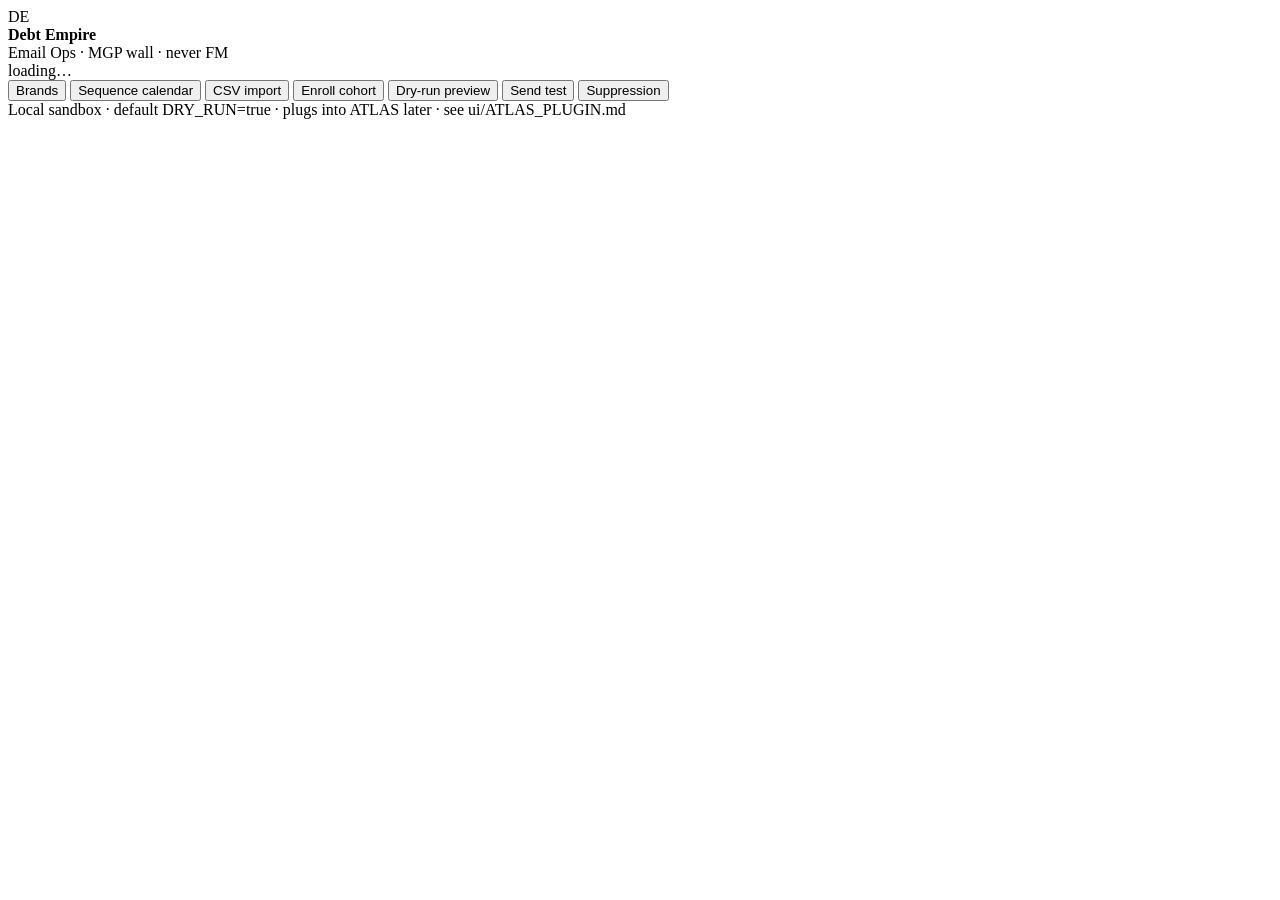
==== docs/index.html @ ee2317ed "Initial public pack: Debt Empire email ops UI Mailgun-first / SES-later, DRY_RUN default, MGP wall. " ====
<!DOCTYPE html>
<html lang="en">
<head>
  <meta charset="UTF-8" />
  <meta name="viewport" content="width=device-width, initial-scale=1" />
  <title>Debt Empire · Email Ops</title>
  <link rel="stylesheet" href="/styles.css" />
</head>
<body>
  <header class="top">
    <div class="brand">
      <span class="mark">DE</span>
      <div>
        <strong>Debt Empire</strong>
        <div class="sub">Email Ops · MGP wall · never FM</div>
      </div>
    </div>
    <div class="status" id="health">loading…</div>
  </header>

  <nav class="tabs" id="tabs">
    <button data-tab="brands" class="active">Brands</button>
    <button data-tab="calendar">Sequence calendar</button>
    <button data-tab="import">CSV import</button>
    <button data-tab="enroll">Enroll cohort</button>
    <button data-tab="preview">Dry-run preview</button>
    <button data-tab="send">Send test</button>
    <button data-tab="suppress">Suppression</button>
  </nav>

  <main>
    <section id="tab-brands" class="panel active"></section>
    <section id="tab-calendar" class="panel"></section>
    <section id="tab-import" class="panel"></section>
    <section id="tab-enroll" class="panel"></section>
    <section id="tab-preview" class="panel"></section>
    <section id="tab-send" class="panel"></section>
    <section id="tab-suppress" class="panel"></section>
  </main>

  <footer class="foot">
    Local sandbox · default DRY_RUN=true · plugs into ATLAS later · see ui/ATLAS_PLUGIN.md
  </footer>
  <script src="/app.js"></script>
</body>
</html>
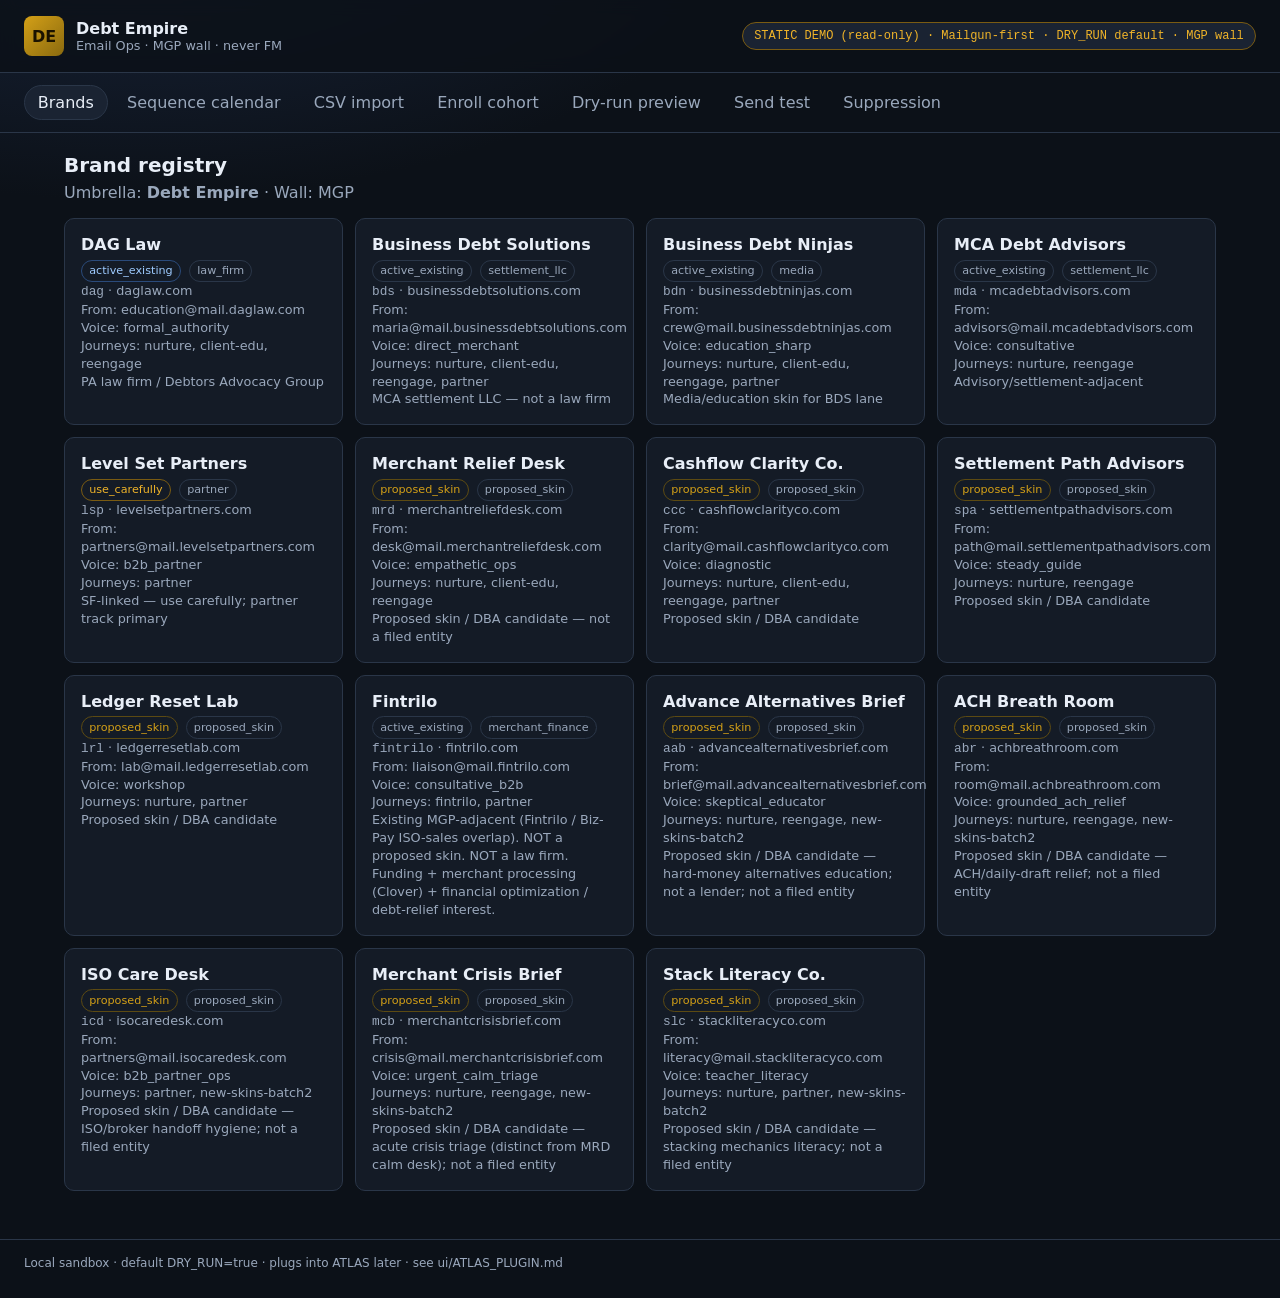
==== commit 133375f3: "Fix asset paths for GitHub Pages project site (relative CSS/JS)" ====
--- a/docs/index.html
+++ b/docs/index.html
@@ -4,7 +4,7 @@
   <meta charset="UTF-8" />
   <meta name="viewport" content="width=device-width, initial-scale=1" />
   <title>Debt Empire · Email Ops</title>
-  <link rel="stylesheet" href="/styles.css" />
+  <link rel="stylesheet" href="styles.css" />
 </head>
 <body>
   <header class="top">
@@ -41,6 +41,6 @@
   <footer class="foot">
     Local sandbox · default DRY_RUN=true · plugs into ATLAS later · see ui/ATLAS_PLUGIN.md
   </footer>
-  <script src="/app.js"></script>
+  <script src="app.js"></script>
 </body>
 </html>
--- a/docs/styles.css
+++ b/docs/styles.css
@@ -0,0 +1,112 @@
+:root {
+  --bg: #0c1118;
+  --panel: #141b26;
+  --panel2: #1a2332;
+  --line: #2a3648;
+  --text: #e8eef7;
+  --muted: #9aa8bc;
+  --accent: #d4a017;
+  --accent2: #3d8bfd;
+  --ok: #3ecf8e;
+  --warn: #f0b429;
+  --bad: #f07178;
+  --radius: 10px;
+  --font: "IBM Plex Sans", "Segoe UI", system-ui, sans-serif;
+  --mono: "IBM Plex Mono", ui-monospace, monospace;
+}
+* { box-sizing: border-box; }
+body {
+  margin: 0; min-height: 100vh;
+  font-family: var(--font); color: var(--text);
+  background: radial-gradient(1200px 600px at 10% -10%, #1a2740 0%, var(--bg) 55%);
+}
+.top {
+  display: flex; justify-content: space-between; align-items: center;
+  padding: 1rem 1.5rem; border-bottom: 1px solid var(--line);
+  background: rgba(12,17,24,.85); backdrop-filter: blur(8px);
+  position: sticky; top: 0; z-index: 10;
+}
+.brand { display: flex; gap: .75rem; align-items: center; }
+.mark {
+  width: 40px; height: 40px; border-radius: 8px;
+  display: grid; place-items: center; font-weight: 700;
+  background: linear-gradient(135deg, var(--accent), #8a6a0f);
+  color: #1a1200;
+}
+.sub { color: var(--muted); font-size: .8rem; }
+.status {
+  font-family: var(--mono); font-size: .75rem;
+  padding: .4rem .7rem; border-radius: 999px;
+  background: var(--panel2); border: 1px solid var(--line);
+}
+.status.ok { border-color: #2a6b4f; color: var(--ok); }
+.status.warn { border-color: #7a5b12; color: var(--warn); }
+.tabs {
+  display: flex; gap: .35rem; flex-wrap: wrap;
+  padding: .75rem 1.5rem; border-bottom: 1px solid var(--line);
+}
+.tabs button {
+  background: transparent; color: var(--muted); border: 1px solid transparent;
+  padding: .45rem .8rem; border-radius: 999px; cursor: pointer; font: inherit;
+}
+.tabs button:hover { color: var(--text); background: var(--panel); }
+.tabs button.active {
+  color: var(--text); background: var(--panel2);
+  border-color: var(--line);
+}
+main { padding: 1.25rem 1.5rem 3rem; max-width: 1200px; margin: 0 auto; }
+.panel { display: none; }
+.panel.active { display: block; }
+h2 { margin: 0 0 .35rem; font-size: 1.25rem; }
+.lead { color: var(--muted); margin: 0 0 1rem; }
+.grid {
+  display: grid; gap: .75rem;
+  grid-template-columns: repeat(auto-fill, minmax(260px, 1fr));
+}
+.card {
+  background: var(--panel); border: 1px solid var(--line);
+  border-radius: var(--radius); padding: 1rem;
+}
+.card h3 { margin: 0 0 .35rem; font-size: 1rem; }
+.card .meta { color: var(--muted); font-size: .8rem; line-height: 1.4; }
+.badge {
+  display: inline-block; font-size: .7rem; padding: .15rem .45rem;
+  border-radius: 999px; border: 1px solid var(--line); color: var(--muted);
+  margin-right: .25rem;
+}
+.badge.law { color: #9ecbff; border-color: #2a4a7a; }
+.badge.proposed { color: var(--accent); border-color: #5c4a12; }
+.badge.careful { color: var(--warn); border-color: #7a5b12; }
+table { width: 100%; border-collapse: collapse; font-size: .85rem; }
+th, td { text-align: left; padding: .5rem .45rem; border-bottom: 1px solid var(--line); vertical-align: top; }
+th { color: var(--muted); font-weight: 600; }
+tr:hover td { background: rgba(255,255,255,.02); }
+label { display: block; font-size: .8rem; color: var(--muted); margin: .6rem 0 .25rem; }
+input, select, textarea, button.primary, button.ghost {
+  font: inherit; border-radius: 8px; border: 1px solid var(--line);
+  background: var(--panel2); color: var(--text); padding: .55rem .7rem; width: 100%;
+}
+textarea { min-height: 160px; font-family: var(--mono); font-size: .8rem; }
+button.primary {
+  background: linear-gradient(135deg, #b8860b, #d4a017); color: #1a1200;
+  font-weight: 600; cursor: pointer; width: auto; margin-top: .75rem; margin-right: .5rem;
+}
+button.ghost { width: auto; cursor: pointer; margin-top: .75rem; margin-right: .5rem; }
+button.danger { background: #5a2028; color: #ffd0d4; border-color: #7a3038; width: auto; cursor: pointer; margin-top: .75rem; }
+.row { display: flex; flex-wrap: wrap; gap: .75rem; }
+.row > * { flex: 1; min-width: 180px; }
+.preview-box {
+  background: #0a0e14; border: 1px solid var(--line); border-radius: var(--radius);
+  padding: 1rem; white-space: pre-wrap; font-family: var(--mono); font-size: .8rem;
+  max-height: 480px; overflow: auto; line-height: 1.45;
+}
+.msg { margin-top: .75rem; padding: .65rem .8rem; border-radius: 8px; font-size: .85rem; }
+.msg.ok { background: #143528; color: var(--ok); }
+.msg.err { background: #3a1820; color: var(--bad); }
+.msg.info { background: #1a2436; color: #b8c7dc; }
+.foot {
+  padding: 1rem 1.5rem 2rem; color: var(--muted); font-size: .75rem;
+  border-top: 1px solid var(--line);
+}
+.journey-tabs { display: flex; gap: .4rem; flex-wrap: wrap; margin-bottom: .75rem; }
+.journey-tabs button { width: auto; cursor: pointer; }
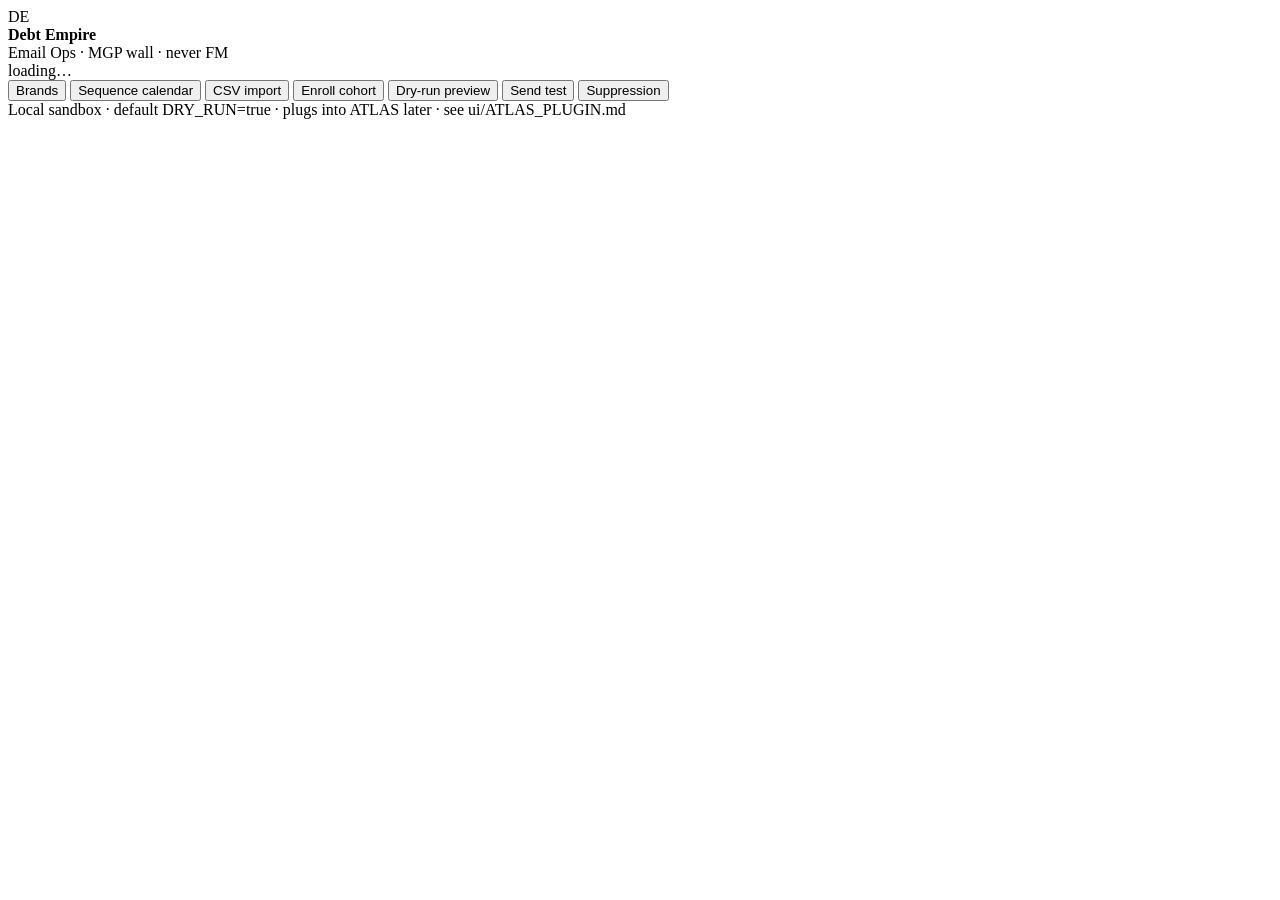
==== commit db9db3c4: "Add per-brand 10-month nurture + brand cycle until conversion - 14 brands × 25 emails (kickoff D0/D2" ====
--- a/docs/index.html
+++ b/docs/index.html
@@ -4,7 +4,7 @@
   <meta charset="UTF-8" />
   <meta name="viewport" content="width=device-width, initial-scale=1" />
   <title>Debt Empire · Email Ops</title>
-  <link rel="stylesheet" href="styles.css" />
+  <link rel="stylesheet" href="/styles.css" />
 </head>
 <body>
   <header class="top">
@@ -41,6 +41,6 @@
   <footer class="foot">
     Local sandbox · default DRY_RUN=true · plugs into ATLAS later · see ui/ATLAS_PLUGIN.md
   </footer>
-  <script src="app.js"></script>
+  <script src="/app.js"></script>
 </body>
 </html>
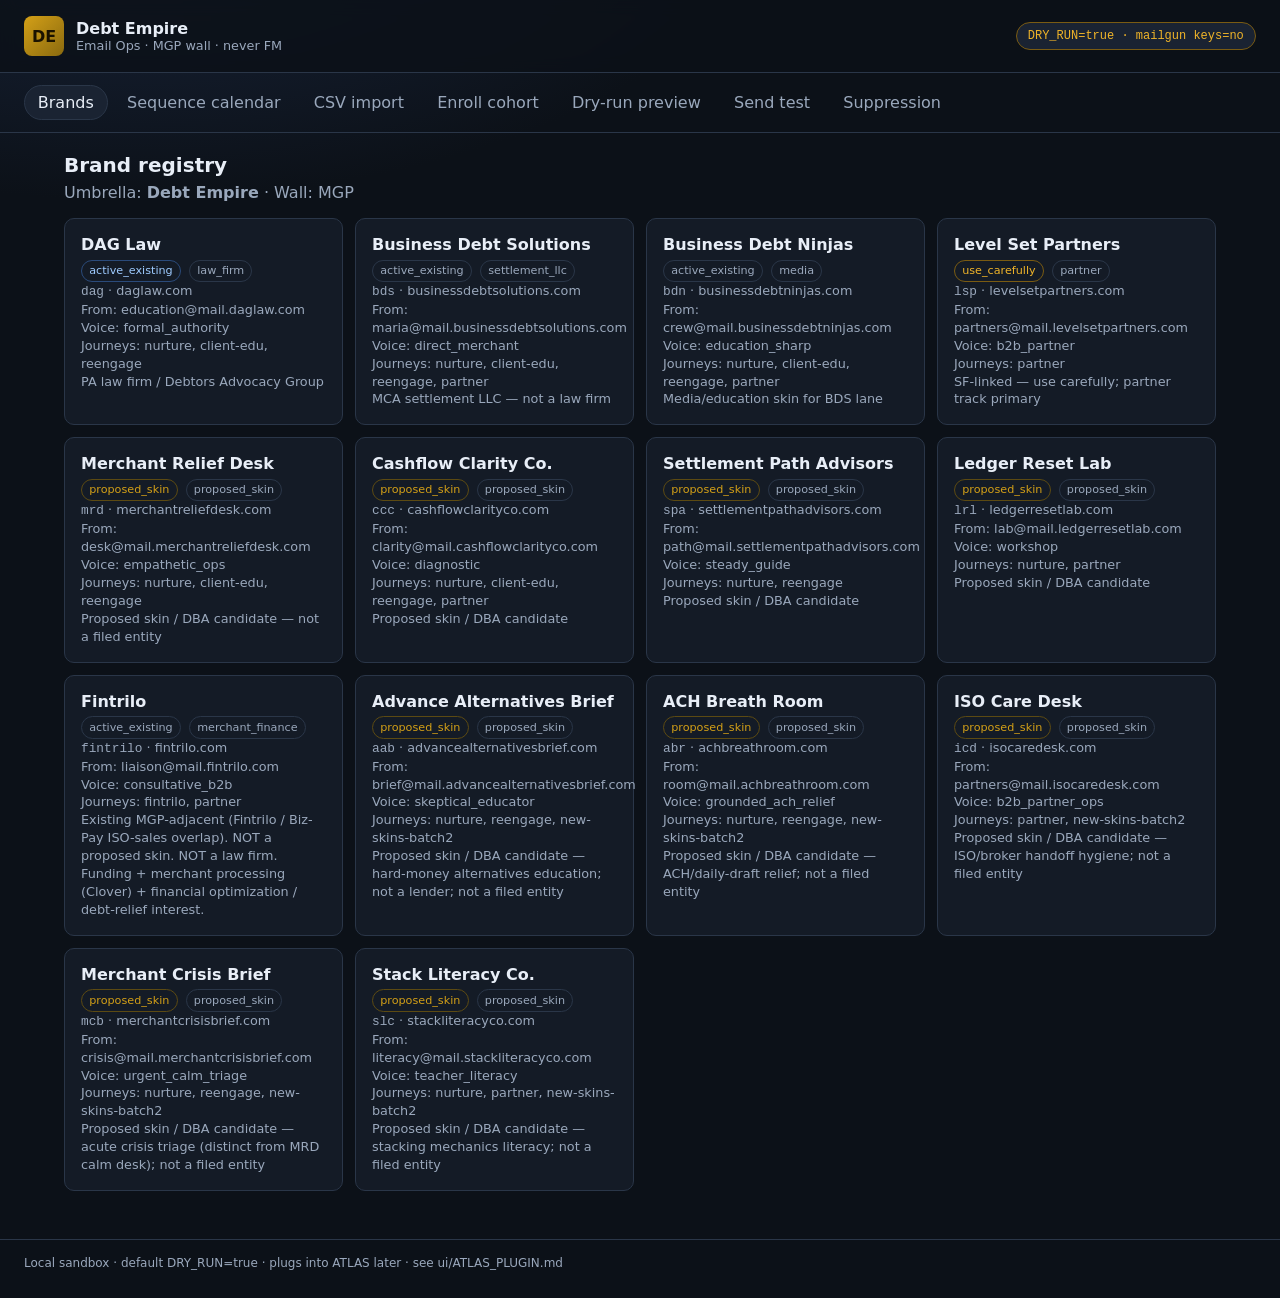
==== commit 4dc00adb: "fix: make GitHub Pages demo load (relative assets + static API fallback) Absolute /styles.css and /a" ====
--- a/docs/index.html
+++ b/docs/index.html
@@ -4,7 +4,7 @@
   <meta charset="UTF-8" />
   <meta name="viewport" content="width=device-width, initial-scale=1" />
   <title>Debt Empire · Email Ops</title>
-  <link rel="stylesheet" href="/styles.css" />
+  <link rel="stylesheet" href="styles.css" />
 </head>
 <body>
   <header class="top">
@@ -41,6 +41,6 @@
   <footer class="foot">
     Local sandbox · default DRY_RUN=true · plugs into ATLAS later · see ui/ATLAS_PLUGIN.md
   </footer>
-  <script src="/app.js"></script>
+  <script src="app.js"></script>
 </body>
 </html>
--- a/docs/styles.css
+++ b/docs/styles.css
@@ -0,0 +1,112 @@
+:root {
+  --bg: #0c1118;
+  --panel: #141b26;
+  --panel2: #1a2332;
+  --line: #2a3648;
+  --text: #e8eef7;
+  --muted: #9aa8bc;
+  --accent: #d4a017;
+  --accent2: #3d8bfd;
+  --ok: #3ecf8e;
+  --warn: #f0b429;
+  --bad: #f07178;
+  --radius: 10px;
+  --font: "IBM Plex Sans", "Segoe UI", system-ui, sans-serif;
+  --mono: "IBM Plex Mono", ui-monospace, monospace;
+}
+* { box-sizing: border-box; }
+body {
+  margin: 0; min-height: 100vh;
+  font-family: var(--font); color: var(--text);
+  background: radial-gradient(1200px 600px at 10% -10%, #1a2740 0%, var(--bg) 55%);
+}
+.top {
+  display: flex; justify-content: space-between; align-items: center;
+  padding: 1rem 1.5rem; border-bottom: 1px solid var(--line);
+  background: rgba(12,17,24,.85); backdrop-filter: blur(8px);
+  position: sticky; top: 0; z-index: 10;
+}
+.brand { display: flex; gap: .75rem; align-items: center; }
+.mark {
+  width: 40px; height: 40px; border-radius: 8px;
+  display: grid; place-items: center; font-weight: 700;
+  background: linear-gradient(135deg, var(--accent), #8a6a0f);
+  color: #1a1200;
+}
+.sub { color: var(--muted); font-size: .8rem; }
+.status {
+  font-family: var(--mono); font-size: .75rem;
+  padding: .4rem .7rem; border-radius: 999px;
+  background: var(--panel2); border: 1px solid var(--line);
+}
+.status.ok { border-color: #2a6b4f; color: var(--ok); }
+.status.warn { border-color: #7a5b12; color: var(--warn); }
+.tabs {
+  display: flex; gap: .35rem; flex-wrap: wrap;
+  padding: .75rem 1.5rem; border-bottom: 1px solid var(--line);
+}
+.tabs button {
+  background: transparent; color: var(--muted); border: 1px solid transparent;
+  padding: .45rem .8rem; border-radius: 999px; cursor: pointer; font: inherit;
+}
+.tabs button:hover { color: var(--text); background: var(--panel); }
+.tabs button.active {
+  color: var(--text); background: var(--panel2);
+  border-color: var(--line);
+}
+main { padding: 1.25rem 1.5rem 3rem; max-width: 1200px; margin: 0 auto; }
+.panel { display: none; }
+.panel.active { display: block; }
+h2 { margin: 0 0 .35rem; font-size: 1.25rem; }
+.lead { color: var(--muted); margin: 0 0 1rem; }
+.grid {
+  display: grid; gap: .75rem;
+  grid-template-columns: repeat(auto-fill, minmax(260px, 1fr));
+}
+.card {
+  background: var(--panel); border: 1px solid var(--line);
+  border-radius: var(--radius); padding: 1rem;
+}
+.card h3 { margin: 0 0 .35rem; font-size: 1rem; }
+.card .meta { color: var(--muted); font-size: .8rem; line-height: 1.4; }
+.badge {
+  display: inline-block; font-size: .7rem; padding: .15rem .45rem;
+  border-radius: 999px; border: 1px solid var(--line); color: var(--muted);
+  margin-right: .25rem;
+}
+.badge.law { color: #9ecbff; border-color: #2a4a7a; }
+.badge.proposed { color: var(--accent); border-color: #5c4a12; }
+.badge.careful { color: var(--warn); border-color: #7a5b12; }
+table { width: 100%; border-collapse: collapse; font-size: .85rem; }
+th, td { text-align: left; padding: .5rem .45rem; border-bottom: 1px solid var(--line); vertical-align: top; }
+th { color: var(--muted); font-weight: 600; }
+tr:hover td { background: rgba(255,255,255,.02); }
+label { display: block; font-size: .8rem; color: var(--muted); margin: .6rem 0 .25rem; }
+input, select, textarea, button.primary, button.ghost {
+  font: inherit; border-radius: 8px; border: 1px solid var(--line);
+  background: var(--panel2); color: var(--text); padding: .55rem .7rem; width: 100%;
+}
+textarea { min-height: 160px; font-family: var(--mono); font-size: .8rem; }
+button.primary {
+  background: linear-gradient(135deg, #b8860b, #d4a017); color: #1a1200;
+  font-weight: 600; cursor: pointer; width: auto; margin-top: .75rem; margin-right: .5rem;
+}
+button.ghost { width: auto; cursor: pointer; margin-top: .75rem; margin-right: .5rem; }
+button.danger { background: #5a2028; color: #ffd0d4; border-color: #7a3038; width: auto; cursor: pointer; margin-top: .75rem; }
+.row { display: flex; flex-wrap: wrap; gap: .75rem; }
+.row > * { flex: 1; min-width: 180px; }
+.preview-box {
+  background: #0a0e14; border: 1px solid var(--line); border-radius: var(--radius);
+  padding: 1rem; white-space: pre-wrap; font-family: var(--mono); font-size: .8rem;
+  max-height: 480px; overflow: auto; line-height: 1.45;
+}
+.msg { margin-top: .75rem; padding: .65rem .8rem; border-radius: 8px; font-size: .85rem; }
+.msg.ok { background: #143528; color: var(--ok); }
+.msg.err { background: #3a1820; color: var(--bad); }
+.msg.info { background: #1a2436; color: #b8c7dc; }
+.foot {
+  padding: 1rem 1.5rem 2rem; color: var(--muted); font-size: .75rem;
+  border-top: 1px solid var(--line);
+}
+.journey-tabs { display: flex; gap: .4rem; flex-wrap: wrap; margin-bottom: .75rem; }
+.journey-tabs button { width: auto; cursor: pointer; }
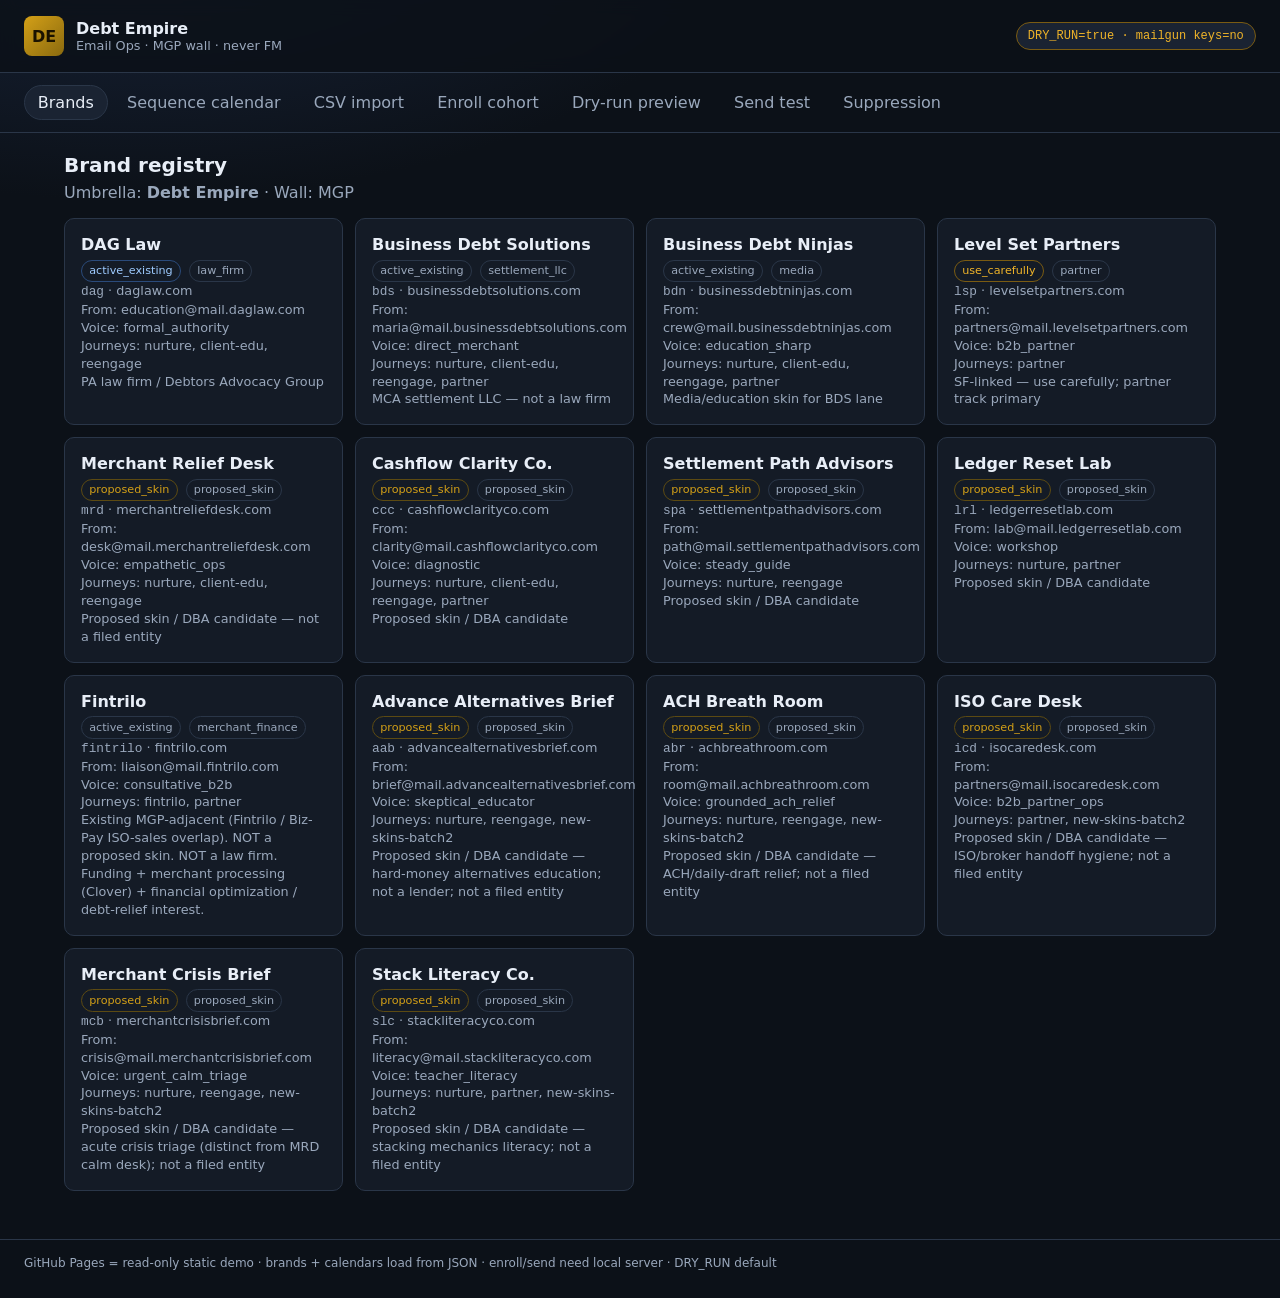
==== commit 8802481b: "fix: harden Pages demo boot so brands still render if a tab fails" ====
--- a/docs/index.html
+++ b/docs/index.html
@@ -39,7 +39,7 @@
   </main>
 
   <footer class="foot">
-    Local sandbox · default DRY_RUN=true · plugs into ATLAS later · see ui/ATLAS_PLUGIN.md
+    GitHub Pages = read-only static demo · brands + calendars load from JSON · enroll/send need local server · DRY_RUN default
   </footer>
   <script src="app.js"></script>
 </body>
